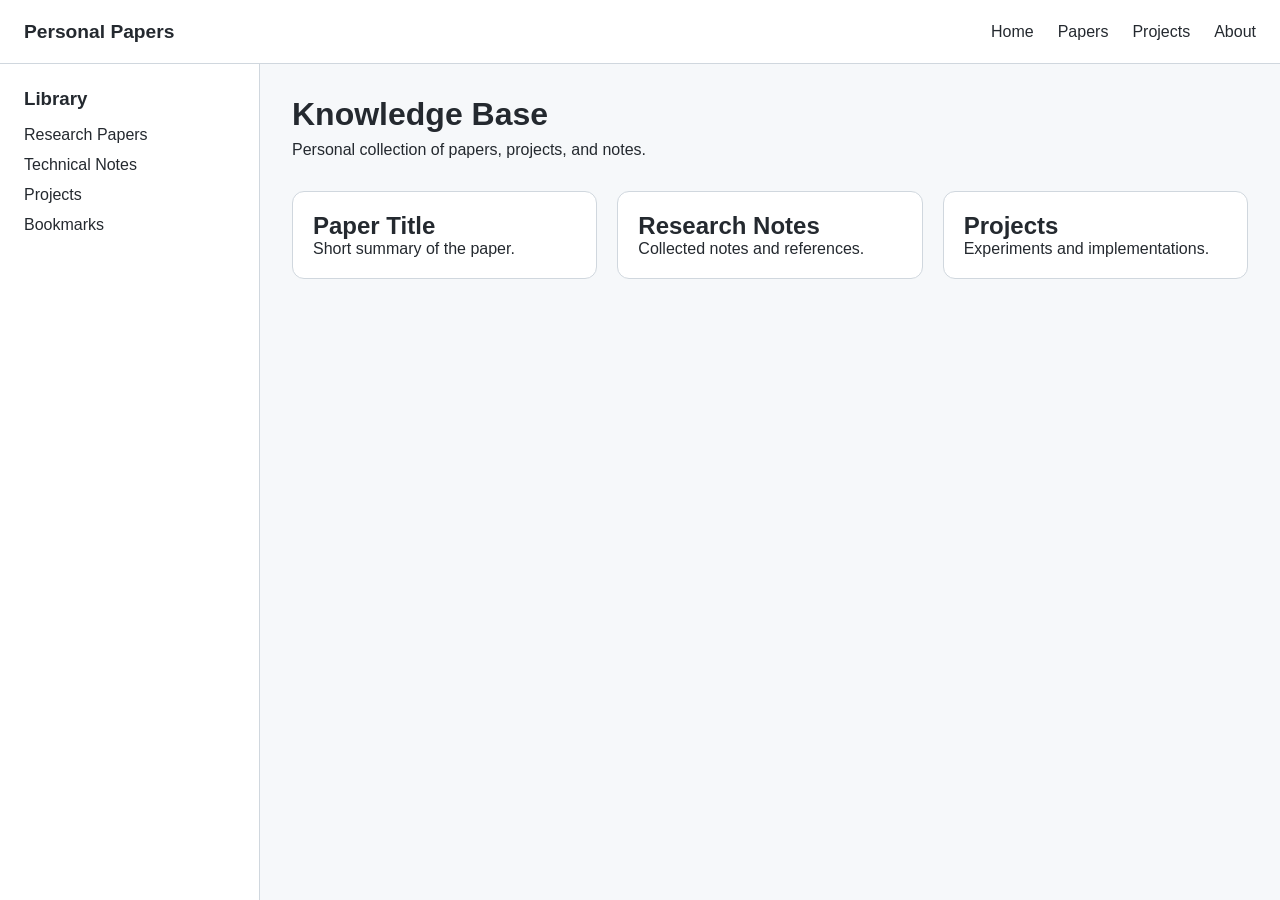
==== index.html @ f8e6ff2c "Initial website" ====
<!DOCTYPE html>
<html lang="en">
<head>
    <meta charset="UTF-8">
    <meta name="viewport" content="width=device-width, initial-scale=1.0">
    <title>Personal Papers</title>
    <link rel="stylesheet" href="styles.css">
</head>
<body>

<header>
    <div class="logo">Personal Papers</div>

    <nav>
        <a href="#">Home</a>
        <a href="#">Papers</a>
        <a href="#">Projects</a>
        <a href="#">About</a>
    </nav>
</header>

<div class="layout">

    <aside class="sidebar">
        <h3>Library</h3>

        <ul>
            <li><a href="#">Research Papers</a></li>
            <li><a href="#">Technical Notes</a></li>
            <li><a href="#">Projects</a></li>
            <li><a href="#">Bookmarks</a></li>
        </ul>
    </aside>

    <main class="content">

        <section class="hero">
            <h1>Knowledge Base</h1>
            <p>Personal collection of papers, projects, and notes.</p>
        </section>

        <section class="cards">

            <article class="card">
                <h2>Paper Title</h2>
                <p>Short summary of the paper.</p>
            </article>

            <article class="card">
                <h2>Research Notes</h2>
                <p>Collected notes and references.</p>
            </article>

            <article class="card">
                <h2>Projects</h2>
                <p>Experiments and implementations.</p>
            </article>

        </section>

    </main>

</div>

</body>
</html>
---- styles.css ----
:root {
    --bg: #f6f8fa;
    --surface: #ffffff;
    --border: #d0d7de;
    --accent: #0969da;
    --text: #24292f;
}

* {
    margin: 0;
    padding: 0;
    box-sizing: border-box;
}

body {
    font-family: Inter, Arial, sans-serif;
    background: var(--bg);
    color: var(--text);
}

/* Header */

header {
    height: 64px;
    background: white;
    border-bottom: 1px solid var(--border);

    display: flex;
    justify-content: space-between;
    align-items: center;

    padding: 0 24px;
}

.logo {
    font-size: 1.2rem;
    font-weight: 700;
}

header nav {
    display: flex;
    gap: 24px;
}

header nav a {
    text-decoration: none;
    color: var(--text);
}

/* Layout */

.layout {
    display: grid;
    grid-template-columns: 260px 1fr;
    min-height: calc(100vh - 64px);
}

/* Sidebar */

.sidebar {
    background: white;
    border-right: 1px solid var(--border);
    padding: 24px;
}

.sidebar h3 {
    margin-bottom: 16px;
}

.sidebar ul {
    list-style: none;
}

.sidebar li {
    margin-bottom: 12px;
}

.sidebar a {
    color: var(--text);
    text-decoration: none;
}

/* Content */

.content {
    padding: 32px;
}

.hero {
    margin-bottom: 32px;
}

.hero h1 {
    font-size: 2rem;
    margin-bottom: 8px;
}

/* Cards */

.cards {
    display: grid;
    grid-template-columns: repeat(auto-fill, minmax(300px,1fr));
    gap: 20px;
}

.card {
    background: var(--surface);
    border: 1px solid var(--border);
    border-radius: 12px;
    padding: 20px;
    transition: 0.2s ease;
}

.card:hover {
    transform: translateY(-3px);
    box-shadow: 0 10px 20px rgba(0,0,0,.06);
}
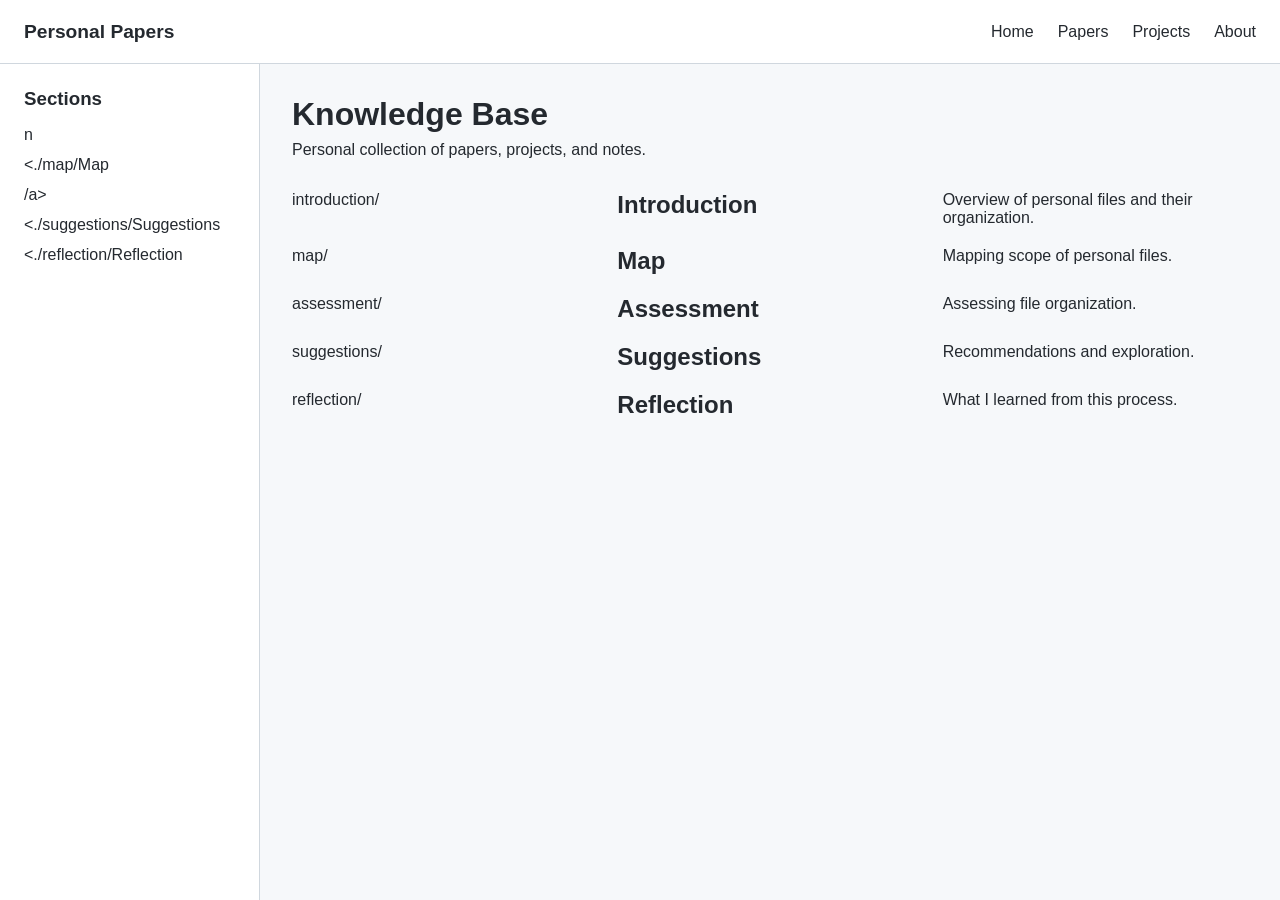
==== commit e12eff83: "adding pages" ====
--- a/index.html
+++ b/index.html
@@ -22,13 +22,14 @@
 <div class="layout">
 
     <aside class="sidebar">
-        <h3>Library</h3>
+        <h3>Sections</h3>
 
         <ul>
-            <li><a href="#">Research Papers</a></li>
-            <li><a href="#">Technical Notes</a></li>
-            <li><a href="#">Projects</a></li>
-            <li><a href="#">Bookmarks</a></li>
+            <li><a href="../introduction/">n</a></li>
+            <li><./map/Map</a></li>
+            <li><a href="../assessment/">/a></li>
+            <li><./suggestions/Suggestions</a></li>
+            <li><./reflection/Reflection</a></li>
         </ul>
     </aside>
 
@@ -39,24 +40,36 @@
             <p>Personal collection of papers, projects, and notes.</p>
         </section>
 
-        <section class="cards">
+    <section class="cards">
 
-            <article class="card">
-                <h2>Paper Title</h2>
-                <p>Short summary of the paper.</p>
-            </article>
+        introduction/
+            <h2>Introduction</h2>
+            <p>Overview of personal files and their organization.</p>
+        </a>
 
-            <article class="card">
-                <h2>Research Notes</h2>
-                <p>Collected notes and references.</p>
-            </article>
+        map/
+            <h2>Map</h2>
+            <p>Mapping scope of personal files.</p>
+        </a>
 
-            <article class="card">
-                <h2>Projects</h2>
-                <p>Experiments and implementations.</p>
-            </article>
+        assessment/
+            <h2>Assessment</h2>
+            <p>Assessing file organization.</p>
+        </a>
 
-        </section>
+        suggestions/
+            <h2>Suggestions</h2>
+            <p>Recommendations and exploration.</p>
+        </a>
+
+        reflection/
+            <h2>Reflection</h2>
+            <p>What I learned from this process.</p>
+        </a>
+
+    </section>
+
+
 
     </main>
 
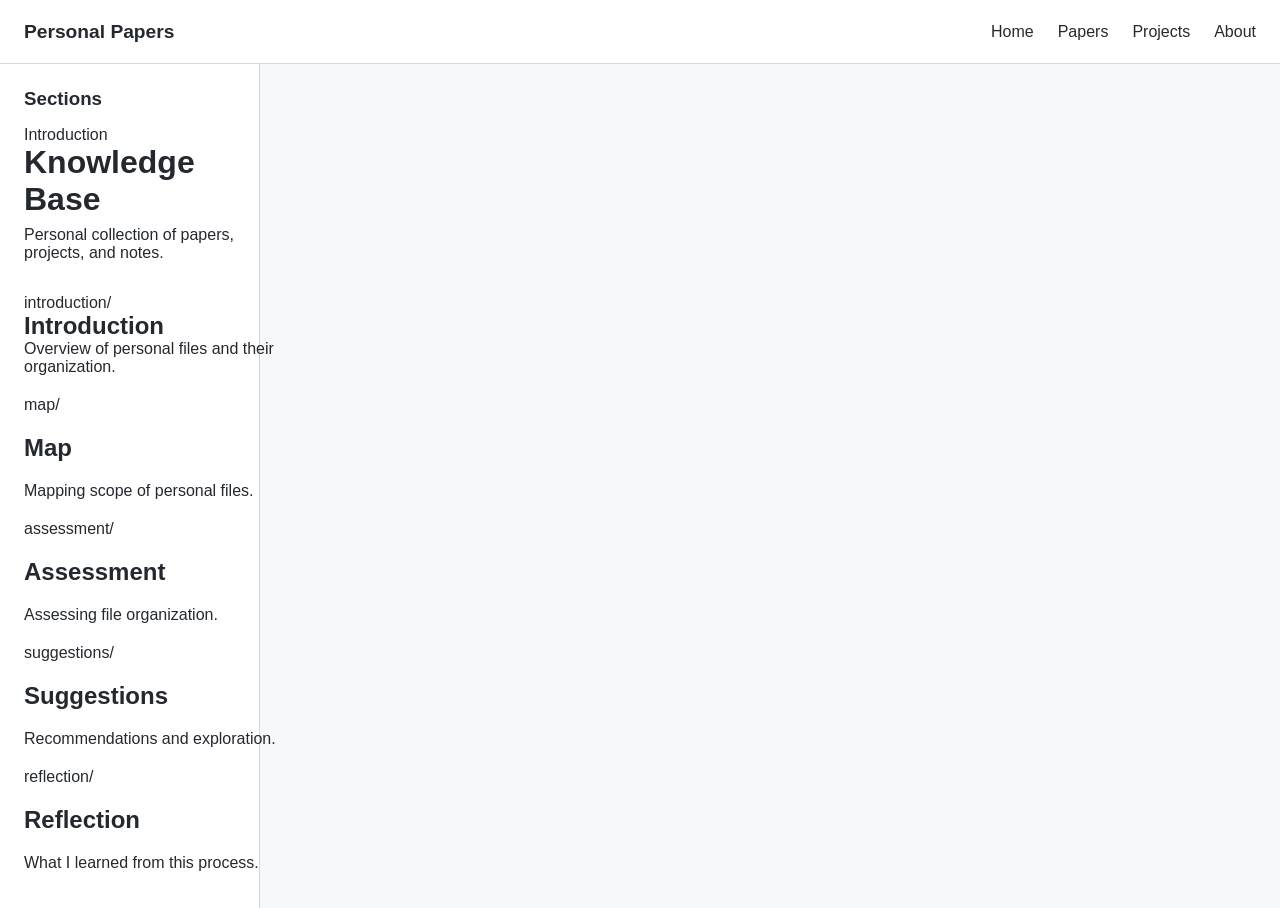
==== commit 787d4269: "fix html" ====
--- a/index.html
+++ b/index.html
@@ -24,13 +24,12 @@
     <aside class="sidebar">
         <h3>Sections</h3>
 
-        <ul>
-            <li><a href="../introduction/">n</a></li>
-            <li><./map/Map</a></li>
-            <li><a href="../assessment/">/a></li>
-            <li><./suggestions/Suggestions</a></li>
-            <li><./reflection/Reflection</a></li>
-        </ul>
+    <ul>
+        <li><a href="introduction/">Introduction</ <li><a href="a></li>
+        <li><ssessment/Assessment</a></li>
+        <li>suggestions/Suggestions</a></li>
+        <li><eflection/Reflection</a></li>
+    </ul>
     </aside>
 
     <main class="content">
@@ -40,34 +39,34 @@
             <p>Personal collection of papers, projects, and notes.</p>
         </section>
 
-    <section class="cards">
+ <section class="cards">
 
-        introduction/
-            <h2>Introduction</h2>
-            <p>Overview of personal files and their organization.</p>
-        </a>
+    introduction/
+        <h2>Introduction</h2>
+        <p>Overview of personal files and their organization.</p>
+    </a>
 
-        map/
-            <h2>Map</h2>
-            <p>Mapping scope of personal files.</p>
-        </a>
+    map/
+        <h2>Map</h2>
+        <p>Mapping scope of personal files.</p>
+    </a>
 
-        assessment/
-            <h2>Assessment</h2>
-            <p>Assessing file organization.</p>
-        </a>
+    assessment/
+        <h2>Assessment</h2>
+        <p>Assessing file organization.</p>
+    </a>
 
-        suggestions/
-            <h2>Suggestions</h2>
-            <p>Recommendations and exploration.</p>
-        </a>
+    suggestions/
+        <h2>Suggestions</h2>
+        <p>Recommendations and exploration.</p>
+    </a>
 
-        reflection/
-            <h2>Reflection</h2>
-            <p>What I learned from this process.</p>
-        </a>
+    reflection/
+        <h2>Reflection</h2>
+        <p>What I learned from this process.</p>
+    </a>
 
-    </section>
+</section>
 
 
 
--- a/styles.css
+++ b/styles.css
@@ -104,14 +104,19 @@
 }
 
 .card {
+    display: block;
     background: var(--surface);
     border: 1px solid var(--border);
     border-radius: 12px;
     padding: 20px;
     transition: 0.2s ease;
+
+    text-decoration: none;
+    color: inherit;
 }
 
 .card:hover {
     transform: translateY(-3px);
     box-shadow: 0 10px 20px rgba(0,0,0,.06);
+    border-color: #2563eb;
 }
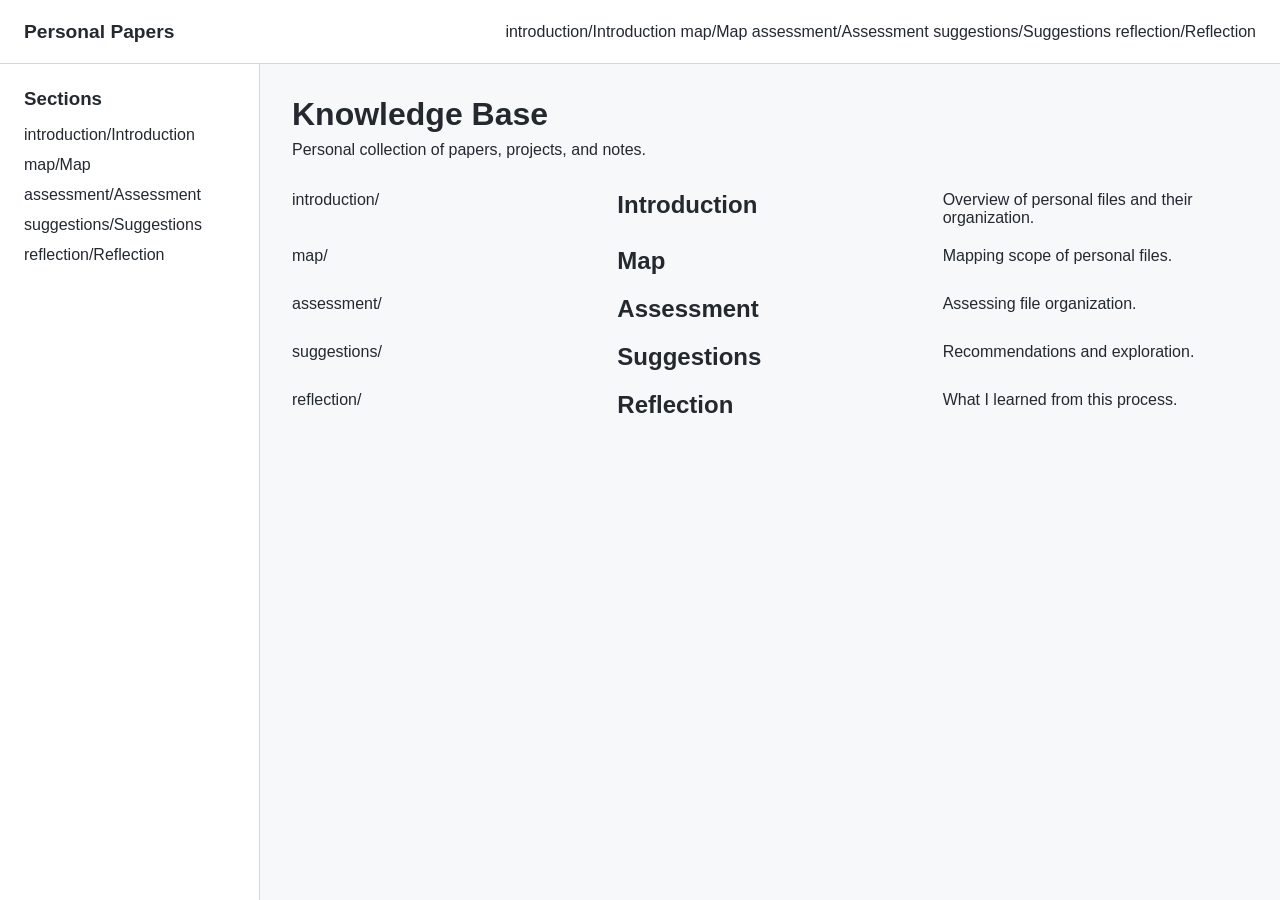
==== commit 29aedff0: "fix sidebar" ====
--- a/index.html
+++ b/index.html
@@ -11,12 +11,14 @@
 <header>
     <div class="logo">Personal Papers</div>
 
-    <nav>
-        <a href="#">Home</a>
-        <a href="#">Papers</a>
-        <a href="#">Projects</a>
-        <a href="#">About</a>
-    </nav>
+<nav>
+    introduction/Introduction</a>
+    map/Map</a>
+    assessment/Assessment</a>
+    suggestions/Suggestions</a>
+    reflection/Reflection</a>
+</nav>
+
 </header>
 
 <div class="layout">
@@ -24,12 +26,13 @@
     <aside class="sidebar">
         <h3>Sections</h3>
 
-    <ul>
-        <li><a href="introduction/">Introduction</ <li><a href="a></li>
-        <li><ssessment/Assessment</a></li>
-        <li>suggestions/Suggestions</a></li>
-        <li><eflection/Reflection</a></li>
-    </ul>
+        <ul>
+            <li>introduction/Introduction</a></li>
+            <li>map/Map</a></li>
+            <li>assessment/Assessment</a></li>
+            <li>suggestions/Suggestions</a></li>
+            <li>reflection/Reflection</a></li>
+        </ul>
     </aside>
 
     <main class="content">
@@ -39,40 +42,39 @@
             <p>Personal collection of papers, projects, and notes.</p>
         </section>
 
- <section class="cards">
+        <section class="cards">
 
-    introduction/
-        <h2>Introduction</h2>
-        <p>Overview of personal files and their organization.</p>
-    </a>
+            introduction/
+                <h2>Introduction</h2>
+                <p>Overview of personal files and their organization.</p>
+            </a>
 
-    map/
-        <h2>Map</h2>
-        <p>Mapping scope of personal files.</p>
-    </a>
+            map/
+                <h2>Map</h2>
+                <p>Mapping scope of personal files.</p>
+            </a>
 
-    assessment/
-        <h2>Assessment</h2>
-        <p>Assessing file organization.</p>
-    </a>
+            assessment/
+                <h2>Assessment</h2>
+                <p>Assessing file organization.</p>
+            </a>
 
-    suggestions/
-        <h2>Suggestions</h2>
-        <p>Recommendations and exploration.</p>
-    </a>
+            suggestions/
+                <h2>Suggestions</h2>
+                <p>Recommendations and exploration.</p>
+            </a>
 
-    reflection/
-        <h2>Reflection</h2>
-        <p>What I learned from this process.</p>
-    </a>
+            reflection/
+                <h2>Reflection</h2>
+                <p>What I learned from this process.</p>
+            </a>
 
-</section>
-
-
+        </section>
 
     </main>
 
 </div>
 
+
 </body>
 </html>
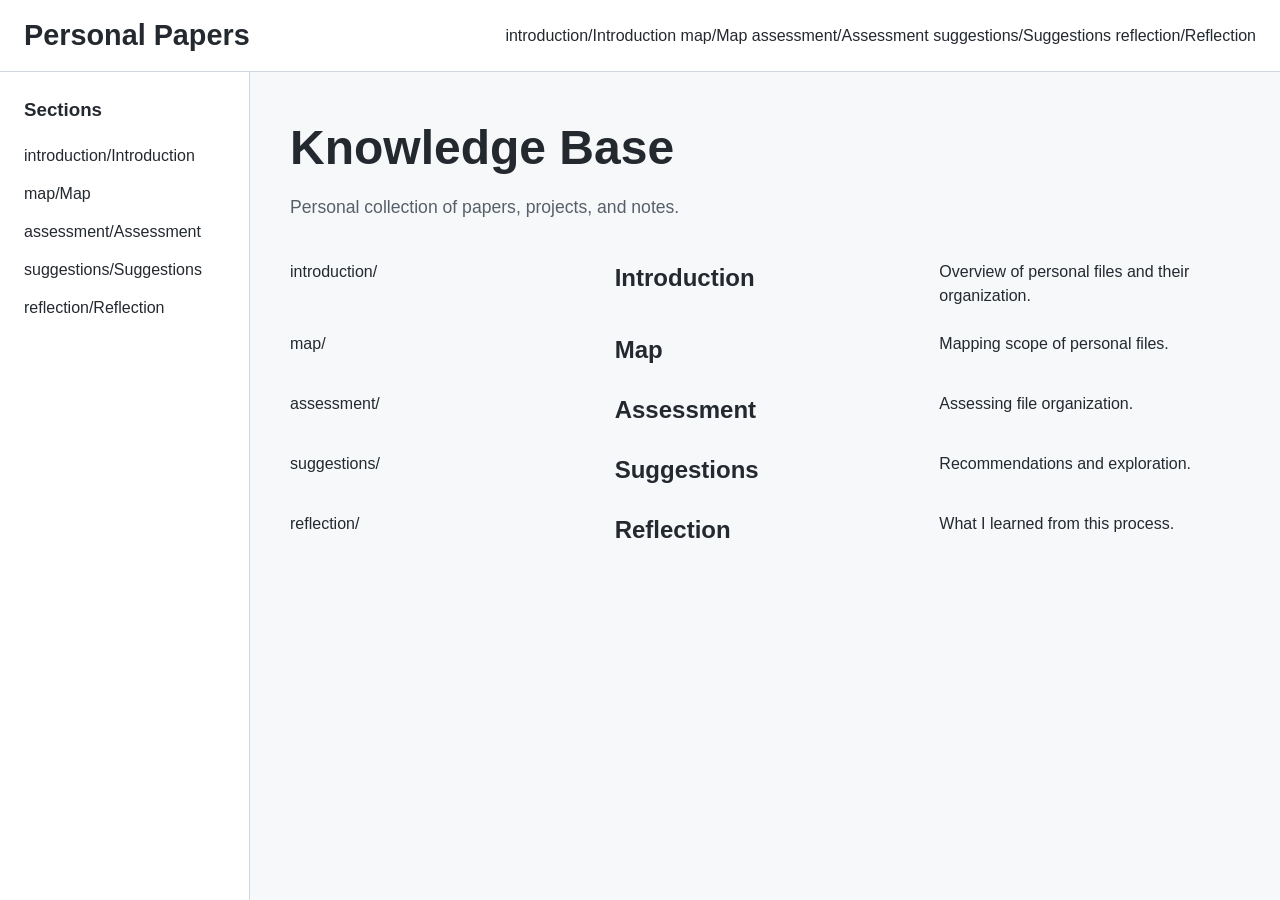
==== commit ed24a390: "cards" ====
--- a/index.html
+++ b/index.html
@@ -11,14 +11,13 @@
 <header>
     <div class="logo">Personal Papers</div>
 
-<nav>
-    introduction/Introduction</a>
-    map/Map</a>
-    assessment/Assessment</a>
-    suggestions/Suggestions</a>
-    reflection/Reflection</a>
-</nav>
-
+    <nav>
+        introduction/Introduction</a>
+        map/Map</a>
+        assessment/Assessment</a>
+        suggestions/Suggestions</a>
+        reflection/Reflection</a>
+    </nav>
 </header>
 
 <div class="layout">
@@ -39,34 +38,46 @@
 
         <section class="hero">
             <h1>Knowledge Base</h1>
-            <p>Personal collection of papers, projects, and notes.</p>
+            <p>
+                Personal collection of papers, projects, and notes.
+            </p>
         </section>
 
         <section class="cards">
 
             introduction/
                 <h2>Introduction</h2>
-                <p>Overview of personal files and their organization.</p>
+                <p>
+                    Overview of personal files and their organization.
+                </p>
             </a>
 
             map/
                 <h2>Map</h2>
-                <p>Mapping scope of personal files.</p>
+                <p>
+                    Mapping scope of personal files.
+                </p>
             </a>
 
             assessment/
                 <h2>Assessment</h2>
-                <p>Assessing file organization.</p>
+                <p>
+                    Assessing file organization.
+                </p>
             </a>
 
             suggestions/
                 <h2>Suggestions</h2>
-                <p>Recommendations and exploration.</p>
+                <p>
+                    Recommendations and exploration.
+                </p>
             </a>
 
             reflection/
                 <h2>Reflection</h2>
-                <p>What I learned from this process.</p>
+                <p>
+                    What I learned from this process.
+                </p>
             </a>
 
         </section>
@@ -75,6 +86,5 @@
 
 </div>
 
-
 </body>
 </html>
--- a/styles.css
+++ b/styles.css
@@ -2,8 +2,9 @@
     --bg: #f6f8fa;
     --surface: #ffffff;
     --border: #d0d7de;
-    --accent: #0969da;
+    --accent: #2563eb;
     --text: #24292f;
+    --muted: #57606a;
 }
 
 * {
@@ -16,24 +17,25 @@
     font-family: Inter, Arial, sans-serif;
     background: var(--bg);
     color: var(--text);
+    line-height: 1.5;
 }
 
 /* Header */
 
 header {
-    height: 64px;
+    height: 72px;
     background: white;
     border-bottom: 1px solid var(--border);
 
     display: flex;
+    align-items: center;
     justify-content: space-between;
-    align-items: center;
 
     padding: 0 24px;
 }
 
 .logo {
-    font-size: 1.2rem;
+    font-size: 1.8rem;
     font-weight: 700;
 }
 
@@ -43,16 +45,21 @@
 }
 
 header nav a {
+    color: var(--text);
     text-decoration: none;
-    color: var(--text);
+    font-weight: 500;
+}
+
+header nav a:hover {
+    color: var(--accent);
 }
 
 /* Layout */
 
 .layout {
     display: grid;
-    grid-template-columns: 260px 1fr;
-    min-height: calc(100vh - 64px);
+    grid-template-columns: 250px 1fr;
+    min-height: calc(100vh - 72px);
 }
 
 /* Sidebar */
@@ -64,7 +71,7 @@
 }
 
 .sidebar h3 {
-    margin-bottom: 16px;
+    margin-bottom: 20px;
 }
 
 .sidebar ul {
@@ -72,51 +79,111 @@
 }
 
 .sidebar li {
-    margin-bottom: 12px;
+    margin-bottom: 14px;
 }
 
 .sidebar a {
+    text-decoration: none;
     color: var(--text);
-    text-decoration: none;
 }
 
-/* Content */
+.sidebar a:hover {
+    color: var(--accent);
+}
+
+/* Main Content */
 
 .content {
-    padding: 32px;
+    padding: 40px;
 }
 
 .hero {
-    margin-bottom: 32px;
+    margin-bottom: 40px;
 }
 
 .hero h1 {
-    font-size: 2rem;
-    margin-bottom: 8px;
+    font-size: 3rem;
+    margin-bottom: 10px;
+}
+
+.hero p {
+    color: var(--muted);
+    font-size: 1.1rem;
 }
 
 /* Cards */
 
 .cards {
     display: grid;
-    grid-template-columns: repeat(auto-fill, minmax(300px,1fr));
-    gap: 20px;
+    grid-template-columns: repeat(auto-fit, minmax(280px, 1fr));
+    gap: 24px;
 }
 
 .card {
     display: block;
+
     background: var(--surface);
+    color: inherit;
+    text-decoration: none;
+
     border: 1px solid var(--border);
-    border-radius: 12px;
-    padding: 20px;
-    transition: 0.2s ease;
+    border-radius: 14px;
 
-    text-decoration: none;
-    color: inherit;
+    padding: 24px;
+
+    transition:
+        transform 0.2s ease,
+        box-shadow 0.2s ease,
+        border-color 0.2s ease;
+}
+
+.card h2 {
+    margin-bottom: 10px;
+}
+
+.card p {
+    color: var(--muted);
 }
 
 .card:hover {
-    transform: translateY(-3px);
-    box-shadow: 0 10px 20px rgba(0,0,0,.06);
-    border-color: #2563eb;
+    transform: translateY(-4px);
+
+    border-color: var(--accent);
+
+    box-shadow:
+        0 6px 20px rgba(0, 0, 0, 0.08);
+}
+
+/* Responsive */
+
+@media (max-width: 768px) {
+
+    .layout {
+        grid-template-columns: 1fr;
+    }
+
+    .sidebar {
+        border-right: none;
+        border-bottom: 1px solid var(--border);
+    }
+
+    header {
+        flex-direction: column;
+        height: auto;
+        padding: 16px;
+        gap: 12px;
+    }
+
+    header nav {
+        flex-wrap: wrap;
+        justify-content: center;
+    }
+
+    .content {
+        padding: 24px;
+    }
+
+    .hero h1 {
+        font-size: 2rem;
+    }
 }
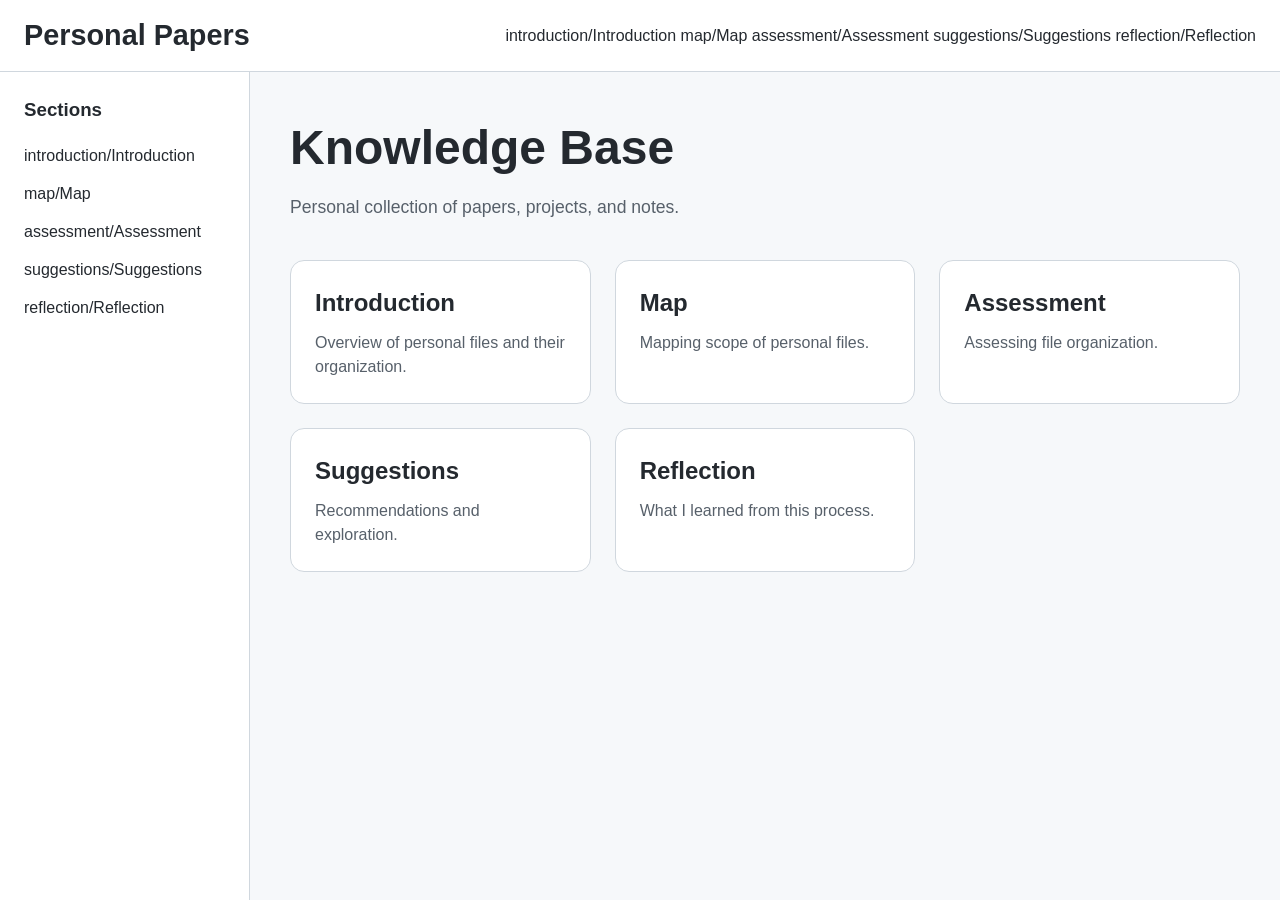
==== commit 58f82461: "fixing EVERYTHINGGG" ====
--- a/index.html
+++ b/index.html
@@ -43,44 +43,34 @@
             </p>
         </section>
 
-        <section class="cards">
+        
+<section class="cards">
+    <a href="#introduction" class="card">
+        <h2>Introduction</h2>
+        <p>Overview of personal files and their organization.</p>
+    </a>
 
-            introduction/
-                <h2>Introduction</h2>
-                <p>
-                    Overview of personal files and their organization.
-                </p>
-            </a>
+    <a href="#map" class="card">
+        <h2>Map</h2>
+        <p>Mapping scope of personal files.</p>
+    </a>
 
-            map/
-                <h2>Map</h2>
-                <p>
-                    Mapping scope of personal files.
-                </p>
-            </a>
+    <a href="#assessment" class="card">
+        <h2>Assessment</h2>
+        <p>Assessing file organization.</p>
+    </a>
 
-            assessment/
-                <h2>Assessment</h2>
-                <p>
-                    Assessing file organization.
-                </p>
-            </a>
+    <a href="#suggestions" class="card">
+        <h2>Suggestions</h2>
+        <p>Recommendations and exploration.</p>
+    </a>
 
-            suggestions/
-                <h2>Suggestions</h2>
-                <p>
-                    Recommendations and exploration.
-                </p>
-            </a>
-
-            reflection/
-                <h2>Reflection</h2>
-                <p>
-                    What I learned from this process.
-                </p>
-            </a>
-
-        </section>
+    <a href="#reflection" class="card">
+        <h2>Reflection</h2>
+        <p>What I learned from this process.</p>
+    </a>
+</section>
+            
 
     </main>
 
--- a/styles.css
+++ b/styles.css
@@ -186,4 +186,91 @@
     .hero h1 {
         font-size: 2rem;
     }
+
+    /* General links and keyboard accessibility */
+
+a:focus-visible {
+    outline: 3px solid var(--accent);
+    outline-offset: 4px;
+    border-radius: 4px;
+}
+
+/* Sidebar improvements */
+
+.sidebar a {
+    display: block;
+    padding: 10px 12px;
+    border-radius: 8px;
+    transition: background 0.2s ease, color 0.2s ease;
+}
+
+.sidebar a:hover {
+    color: var(--accent);
+    background: #eff6ff;
+}
+
+/* Highlight the current page */
+.sidebar a.active {
+    color: var(--accent);
+    background: #eff6ff;
+    font-weight: 600;
+}
+
+/* Main content improvements */
+
+.content {
+    min-width: 0;
+    max-width: 1200px;
+    width: 100%;
+}
+
+.content h1 {
+    font-size: 2.4rem;
+    line-height: 1.2;
+    margin-bottom: 16px;
+}
+
+.content h2 {
+    font-size: 1.5rem;
+    margin-top: 32px;
+    margin-bottom: 12px;
+}
+
+.content p {
+    color: var(--muted);
+    margin-bottom: 16px;
+    max-width: 75ch;
+}
+
+/* Card improvements */
+
+.card:focus-visible {
+    outline: 3px solid var(--accent);
+    outline-offset: 4px;
+}
+
+.card:hover h2 {
+    color: var(--accent);
+}
+
+/* Mobile improvements */
+
+@media (max-width: 768px) {
+    .content {
+        padding: 24px 20px;
+    }
+
+    .content h1 {
+        font-size: 2rem;
+    }
+
+    .cards {
+        grid-template-columns: 1fr;
+        gap: 16px;
+    }
+
+    .logo {
+        font-size: 1.5rem;
+    }
+}
 }
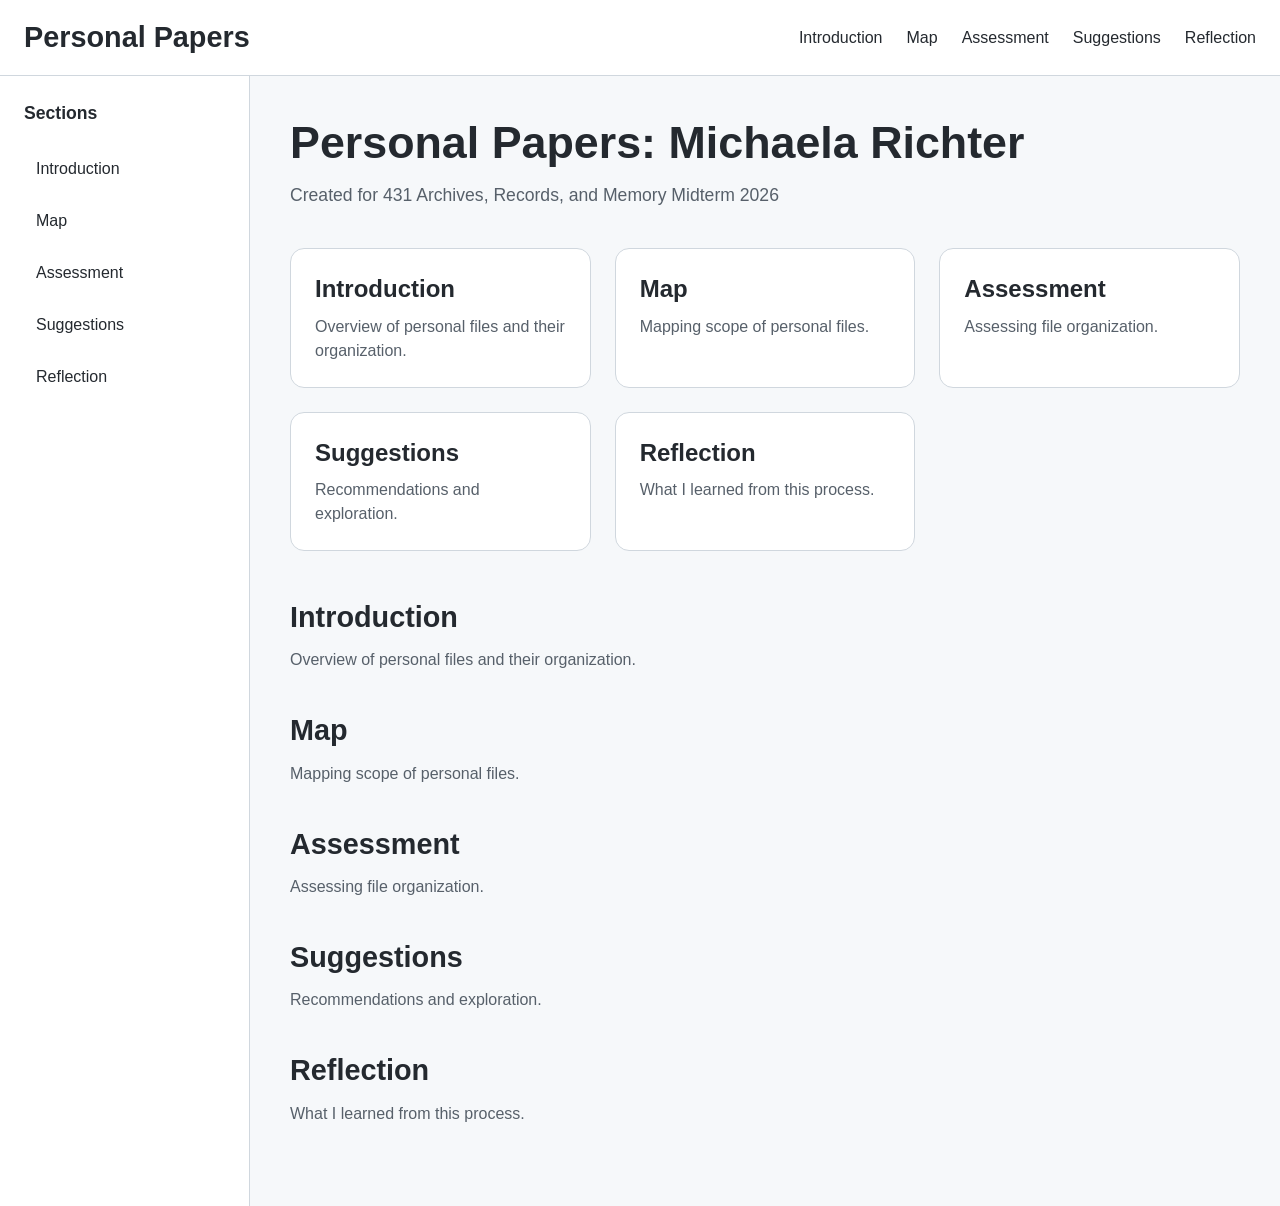
==== commit b2e7cd85: "header/sidebar" ====
--- a/index.html
+++ b/index.html
@@ -12,12 +12,13 @@
     <div class="logo">Personal Papers</div>
 
     <nav>
-        introduction/Introduction</a>
-        map/Map</a>
-        assessment/Assessment</a>
-        suggestions/Suggestions</a>
-        reflection/Reflection</a>
+        <a href="#introduction">Introduction</a>
+        <a href="#map">Map</a>
+        <a href="#assessment">Assessment</a>
+        <a href="#suggestions">Suggestions</a>
+        <a href="#reflection">Reflection</a>
     </nav>
+
 </header>
 
 <div class="layout">
@@ -26,20 +27,21 @@
         <h3>Sections</h3>
 
         <ul>
-            <li>introduction/Introduction</a></li>
-            <li>map/Map</a></li>
-            <li>assessment/Assessment</a></li>
-            <li>suggestions/Suggestions</a></li>
-            <li>reflection/Reflection</a></li>
+            <li><a href="#introduction">Introduction</a></li>
+            <li><a href="#map">Map</a></li>
+            <li><a href="#assessment">Assessment</a></li>
+            <li><a href="#suggestions">Suggestions</a></li>
+            <li><a href="#reflection">Reflection</a></li>
         </ul>
+
     </aside>
 
     <main class="content">
 
         <section class="hero">
-            <h1>Knowledge Base</h1>
+            <h1>Personal Papers: Michaela Richter</h1>
             <p>
-                Personal collection of papers, projects, and notes.
+                Created for 431 Archives, Records, and Memory Midterm 2026
             </p>
         </section>
 
@@ -69,11 +71,40 @@
         <h2>Reflection</h2>
         <p>What I learned from this process.</p>
     </a>
+</section>  <!-- closes the cards section -->
+
+<!-- Introduction Section -->
+<section id="introduction">
+    <h2>Introduction</h2>
+    <p>Overview of personal files and their organization.</p>
 </section>
+
+<!-- Map Section -->
+<section id="map">
+    <h2>Map</h2>
+    <p>Mapping scope of personal files.</p>
+</section>
+
+<!-- Assessment Section -->
+<section id="assessment">
+    <h2>Assessment</h2>
+    <p>Assessing file organization.</p>
+</section>
+
+<!-- Suggestions Section -->
+<section id="suggestions">
+    <h2>Suggestions</h2>
+    <p>Recommendations and exploration.</p>
+</section>
+
+<!-- Reflection Section -->
+<section id="reflection">
+    <h2>Reflection</h2>
+    <p>What I learned from this process.</p>
+</section>
+
+</main>
             
-
-    </main>
-
 </div>
 
 </body>
--- a/styles.css
+++ b/styles.css
@@ -1,3 +1,9 @@
+/* =========================================
+   1. ROOT VARIABLES
+   Defines the main colors used throughout
+   the website.
+========================================= */
+
 :root {
     --bg: #f6f8fa;
     --surface: #ffffff;
@@ -7,11 +13,25 @@
     --muted: #57606a;
 }
 
+
+/* =========================================
+   2. GLOBAL RESET
+   Removes default browser spacing and makes
+   element sizing easier to manage.
+========================================= */
+
 * {
     margin: 0;
     padding: 0;
     box-sizing: border-box;
 }
+
+
+/* =========================================
+   3. BODY AND GENERAL PAGE STYLING
+   Sets the default font, background color,
+   text color, and line spacing.
+========================================= */
 
 body {
     font-family: Inter, Arial, sans-serif;
@@ -20,107 +40,228 @@
     line-height: 1.5;
 }
 
-/* Header */
+
+/* =========================================
+   4. HEADER
+   Creates the horizontal white header at
+   the top of the page.
+========================================= */
 
 header {
-    height: 72px;
-    background: white;
+    min-height: 72px;
+    background: var(--surface);
     border-bottom: 1px solid var(--border);
 
     display: flex;
     align-items: center;
     justify-content: space-between;
-
-    padding: 0 24px;
-}
+    gap: 20px;
+
+    padding: 16px 24px;
+}
+
+
+/* =========================================
+   5. WEBSITE LOGO
+   Styles the "Personal Papers" title in
+   the header.
+========================================= */
 
 .logo {
     font-size: 1.8rem;
     font-weight: 700;
-}
+    flex-shrink: 0;
+}
+
+
+/* =========================================
+   6. HEADER NAVIGATION
+   Arranges the navigation links in a row
+   with consistent spacing.
+========================================= */
 
 header nav {
     display: flex;
-    gap: 24px;
-}
+    align-items: center;
+    justify-content: flex-end;
+    flex-wrap: wrap;
+    gap: 12px 24px;
+}
+
+
+/* Styles individual header navigation links */
 
 header nav a {
     color: var(--text);
     text-decoration: none;
     font-weight: 500;
-}
+    transition: color 0.2s ease;
+}
+
+
+/* Changes the link color when hovered */
 
 header nav a:hover {
     color: var(--accent);
 }
 
-/* Layout */
+
+/* =========================================
+   7. MAIN PAGE LAYOUT
+   Creates a two-column layout with the
+   sidebar on the left and content on the right.
+========================================= */
 
 .layout {
     display: grid;
-    grid-template-columns: 250px 1fr;
+    grid-template-columns: 250px minmax(0, 1fr);
     min-height: calc(100vh - 72px);
 }
 
-/* Sidebar */
+
+/* =========================================
+   8. SIDEBAR
+   Styles the left-hand navigation panel.
+========================================= */
 
 .sidebar {
-    background: white;
+    background: var(--surface);
     border-right: 1px solid var(--border);
     padding: 24px;
-}
+
+    min-width: 0;
+}
+
+
+/* Sidebar heading, such as "Sections" */
 
 .sidebar h3 {
     margin-bottom: 20px;
-}
+    font-size: 1.1rem;
+}
+
+
+/* Removes the default bullets from the list */
 
 .sidebar ul {
     list-style: none;
 }
 
+
+/* Adds spacing between sidebar list items */
+
 .sidebar li {
-    margin-bottom: 14px;
-}
+    margin-bottom: 8px;
+}
+
+
+/* Styles the sidebar navigation links */
 
 .sidebar a {
+    display: block;
+    padding: 10px 12px;
+
+    color: var(--text);
     text-decoration: none;
-    color: var(--text);
-}
+
+    border-radius: 8px;
+
+    transition:
+        background 0.2s ease,
+        color 0.2s ease;
+}
+
+
+/* Highlights a sidebar link when hovered */
 
 .sidebar a:hover {
     color: var(--accent);
-}
-
-/* Main Content */
+    background: #eff6ff;
+}
+
+
+/* Highlights the active sidebar link.
+   Add class="active" to the relevant link
+   in your HTML when needed. */
+
+.sidebar a.active {
+    color: var(--accent);
+    background: #eff6ff;
+    font-weight: 600;
+}
+
+
+/* =========================================
+   9. MAIN CONTENT AREA
+   Controls the spacing and width of the
+   primary page content.
+========================================= */
 
 .content {
+    width: 100%;
+    min-width: 0;
+    max-width: 1440px;
     padding: 40px;
 }
+
+
+/* =========================================
+   10. HERO SECTION
+   Styles the introductory heading and
+   description at the top of the content.
+========================================= */
 
 .hero {
     margin-bottom: 40px;
 }
 
+
+/* Main page title */
+
 .hero h1 {
-    font-size: 3rem;
-    margin-bottom: 10px;
-}
+    font-size: 2.8rem;
+    line-height: 1.2;
+    margin-bottom: 12px;
+}
+
+
+/* Introductory description below the title */
 
 .hero p {
     color: var(--muted);
     font-size: 1.1rem;
-}
-
-/* Cards */
+    max-width: 75ch;
+}
+
+
+/* =========================================
+   11. CONTENT CARDS GRID
+   Automatically arranges cards into columns
+   based on the available screen width.
+========================================= */
 
 .cards {
     display: grid;
-    grid-template-columns: repeat(auto-fit, minmax(280px, 1fr));
+    grid-template-columns: repeat(
+        auto-fit,
+        minmax(min(100%, 280px), 1fr)
+    );
+
     gap: 24px;
-}
+    margin-bottom: 48px;
+}
+
+
+/* =========================================
+   12. INDIVIDUAL CONTENT CARDS
+   Defines the appearance of each clickable
+   Introduction, Map, Assessment, Suggestions,
+   and Reflection card.
+========================================= */
 
 .card {
     display: block;
+    min-width: 0;
 
     background: var(--surface);
     color: inherit;
@@ -137,57 +278,77 @@
         border-color 0.2s ease;
 }
 
+
+/* Card heading */
+
 .card h2 {
+    font-size: 1.5rem;
+    line-height: 1.3;
     margin-bottom: 10px;
-}
+
+    transition: color 0.2s ease;
+}
+
+
+/* Card description */
 
 .card p {
     color: var(--muted);
 }
 
+
+/* Card hover effect */
+
 .card:hover {
     transform: translateY(-4px);
-
     border-color: var(--accent);
 
-    box-shadow:
-        0 6px 20px rgba(0, 0, 0, 0.08);
-}
-
-/* Responsive */
-
-@media (max-width: 768px) {
-
-    .layout {
-        grid-template-columns: 1fr;
-    }
-
-    .sidebar {
-        border-right: none;
-        border-bottom: 1px solid var(--border);
-    }
-
-    header {
-        flex-direction: column;
-        height: auto;
-        padding: 16px;
-        gap: 12px;
-    }
-
-    header nav {
-        flex-wrap: wrap;
-        justify-content: center;
-    }
-
-    .content {
-        padding: 24px;
-    }
-
-    .hero h1 {
-        font-size: 2rem;
-    }
-
-    /* General links and keyboard accessibility */
+    box-shadow: 0 6px 20px rgba(0, 0, 0, 0.08);
+}
+
+
+/* Highlights the card heading on hover */
+
+.card:hover h2 {
+    color: var(--accent);
+}
+
+
+/* =========================================
+   13. CONTENT SECTIONS
+   Styles the sections below the cards that
+   contain the actual page information.
+========================================= */
+
+.content > section[id] {
+    scroll-margin-top: 24px;
+    margin-bottom: 40px;
+}
+
+
+/* Headings within the content sections */
+
+.content > section[id] h2 {
+    font-size: 1.8rem;
+    line-height: 1.3;
+    margin-bottom: 12px;
+}
+
+
+/* Paragraphs within the content sections */
+
+.content > section[id] p {
+    color: var(--muted);
+    margin-bottom: 16px;
+    max-width: 75ch;
+}
+
+
+/* =========================================
+   14. KEYBOARD ACCESSIBILITY
+   Displays a visible outline when links or
+   cards are focused using the keyboard.
+========================================= */
 
 a:focus-visible {
     outline: 3px solid var(--accent);
@@ -195,82 +356,161 @@
     border-radius: 4px;
 }
 
-/* Sidebar improvements */
-
-.sidebar a {
-    display: block;
-    padding: 10px 12px;
-    border-radius: 8px;
-    transition: background 0.2s ease, color 0.2s ease;
-}
-
-.sidebar a:hover {
-    color: var(--accent);
-    background: #eff6ff;
-}
-
-/* Highlight the current page */
-.sidebar a.active {
-    color: var(--accent);
-    background: #eff6ff;
-    font-weight: 600;
-}
-
-/* Main content improvements */
-
-.content {
-    min-width: 0;
-    max-width: 1200px;
-    width: 100%;
-}
-
-.content h1 {
-    font-size: 2.4rem;
-    line-height: 1.2;
-    margin-bottom: 16px;
-}
-
-.content h2 {
-    font-size: 1.5rem;
-    margin-top: 32px;
-    margin-bottom: 12px;
-}
-
-.content p {
-    color: var(--muted);
-    margin-bottom: 16px;
-    max-width: 75ch;
-}
-
-/* Card improvements */
-
-.card:focus-visible {
-    outline: 3px solid var(--accent);
-    outline-offset: 4px;
-}
-
-.card:hover h2 {
-    color: var(--accent);
-}
-
-/* Mobile improvements */
+
+/* =========================================
+   15. TABLET AND MOBILE RESPONSIVE LAYOUT
+   Adjusts the layout for screens that are
+   768 pixels wide or smaller.
+========================================= */
 
 @media (max-width: 768px) {
+
+    /* Stacks the sidebar above the content */
+
+    .layout {
+        grid-template-columns: minmax(0, 1fr);
+    }
+
+
+    /* Changes the sidebar border for the
+       vertically stacked layout */
+
+    .sidebar {
+        border-right: none;
+        border-bottom: 1px solid var(--border);
+        padding: 20px;
+    }
+
+
+    /* Reduces header spacing and allows
+       the header to wrap on smaller screens */
+
+    header {
+        flex-direction: column;
+        align-items: center;
+        gap: 16px;
+        padding: 16px;
+    }
+
+
+    /* Centers and wraps the header links */
+
+    header nav {
+        justify-content: center;
+        gap: 10px 16px;
+    }
+
+
+    /* Reduces the logo size */
+
+    .logo {
+        font-size: 1.5rem;
+        text-align: center;
+    }
+
+
+    /* Reduces the main content padding */
+
     .content {
         padding: 24px 20px;
     }
 
-    .content h1 {
+
+    /* Reduces the main heading size */
+
+    .hero h1 {
         font-size: 2rem;
     }
 
+
+    /* Makes the cards display in one column */
+
     .cards {
-        grid-template-columns: 1fr;
+        grid-template-columns: minmax(0, 1fr);
         gap: 16px;
     }
 
-    .logo {
+
+    /* Reduces the card padding */
+
+    .card {
+        padding: 20px;
+    }
+
+
+    /* Adjusts section headings for mobile */
+
+    .content > section[id] h2 {
         font-size: 1.5rem;
     }
 }
+
+
+/* =========================================
+   16. SMALL MOBILE SCREENS
+   Adds further adjustments for phones with
+   screens 480 pixels wide or smaller.
+========================================= */
+
+@media (max-width: 480px) {
+
+    /* Keeps the header navigation readable */
+
+    header nav {
+        gap: 8px 12px;
+    }
+
+
+    /* Slightly reduces navigation text size */
+
+    header nav a {
+        font-size: 0.9rem;
+    }
+
+
+    /* Reduces the sidebar padding */
+
+    .sidebar {
+        padding: 16px;
+    }
+
+
+    /* Reduces the content padding */
+
+    .content {
+        padding: 20px 16px;
+    }
+
+
+    /* Makes the hero heading fit small screens */
+
+    .hero h1 {
+        font-size: 1.8rem;
+    }
+
+
+    /* Reduces card padding on small phones */
+
+    .card {
+        padding: 18px;
+    }
+}
+
+
+/* =========================================
+   17. REDUCED MOTION ACCESSIBILITY
+   Minimizes animated transitions for users
+   who prefer reduced motion.
+========================================= */
+
+@media (prefers-reduced-motion: reduce) {
+
+    *,
+    *::before,
+    *::after {
+        scroll-behavior: auto !important;
+        transition-duration: 0.01ms !important;
+        animation-duration: 0.01ms !important;
+        animation-iteration-count: 1 !important;
+    }
 }
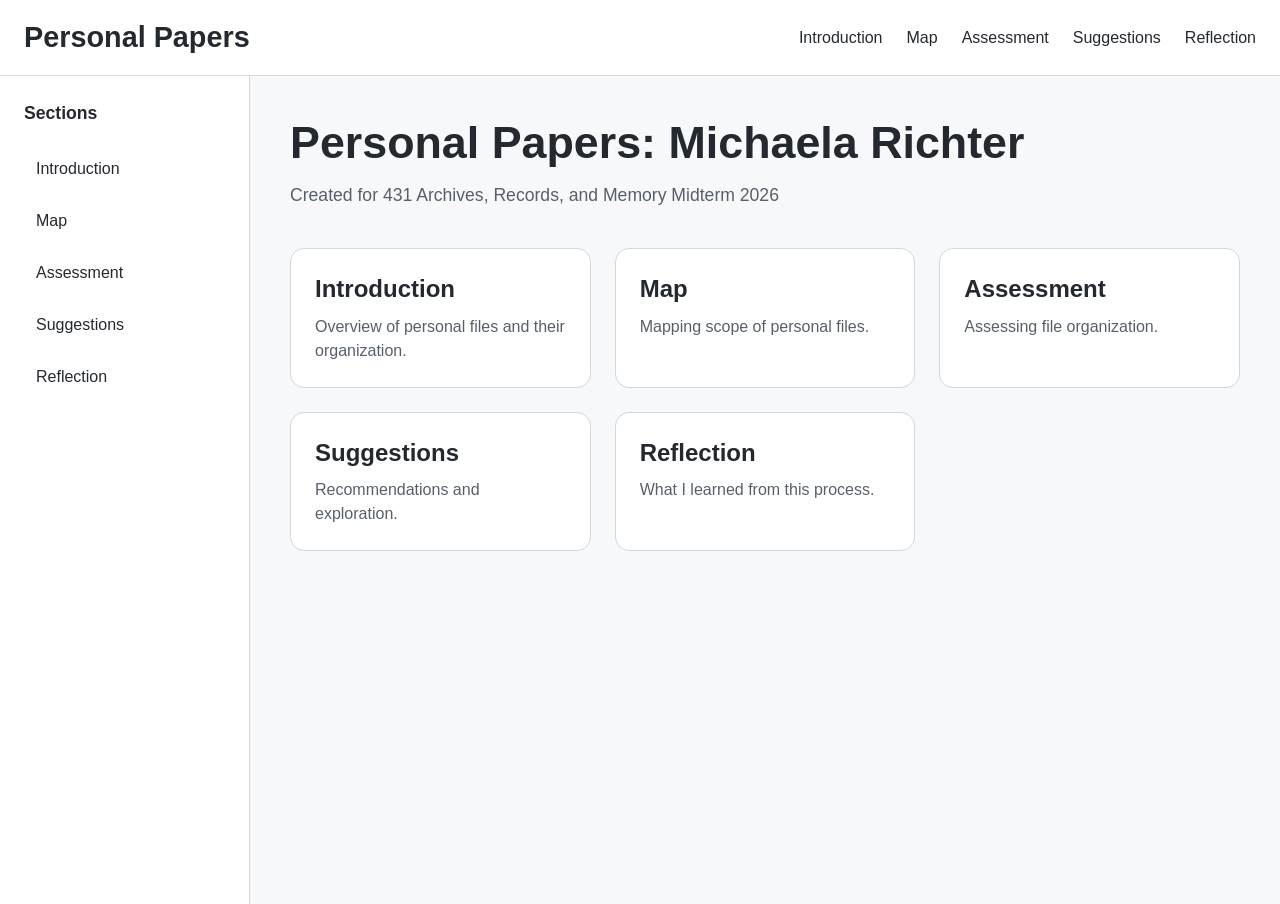
==== commit 31b16d20: "separate pages" ====
--- a/index.html
+++ b/index.html
@@ -1,111 +1,86 @@
 <!DOCTYPE html>
 <html lang="en">
+
 <head>
     <meta charset="UTF-8">
     <meta name="viewport" content="width=device-width, initial-scale=1.0">
     <title>Personal Papers</title>
     <link rel="stylesheet" href="styles.css">
 </head>
+
 <body>
 
-<header>
-    <div class="logo">Personal Papers</div>
+    <header>
+        <div class="logo">Personal Papers</div>
 
-    <nav>
-        <a href="#introduction">Introduction</a>
-        <a href="#map">Map</a>
-        <a href="#assessment">Assessment</a>
-        <a href="#suggestions">Suggestions</a>
-        <a href="#reflection">Reflection</a>
-    </nav>
 
-</header>
+        <nav>
+            <a href="introduction.html">Introduction</a>
+            <a href="map.html">Map</a>
+            <a href="assessment.html">Assessment</a>
+            <a href="suggestions.html">Suggestions</a>
+            <a href="reflection.html">Reflection</a>
+        </nav>
 
-<div class="layout">
 
-    <aside class="sidebar">
-        <h3>Sections</h3>
+    </header>
 
-        <ul>
-            <li><a href="#introduction">Introduction</a></li>
-            <li><a href="#map">Map</a></li>
-            <li><a href="#assessment">Assessment</a></li>
-            <li><a href="#suggestions">Suggestions</a></li>
-            <li><a href="#reflection">Reflection</a></li>
-        </ul>
+    <div class="layout">
 
-    </aside>
+        <aside class="sidebar">
+            <h3>Sections</h3>
 
-    <main class="content">
+            <ul>
+                <li><a href="introduction.html">Introduction</a></li>
+                <li><a href="map.html">Map</a></li>
+                <li><a href="assessment.html">Assessment</a></li>
+                <li><a href="suggestions.html">Suggestions</a></li>
+                <li><a href="reflection.html">Reflection</a></li>
+            </ul>
 
-        <section class="hero">
-            <h1>Personal Papers: Michaela Richter</h1>
-            <p>
-                Created for 431 Archives, Records, and Memory Midterm 2026
-            </p>
-        </section>
+        </aside>
 
-        
-<section class="cards">
-    <a href="#introduction" class="card">
-        <h2>Introduction</h2>
-        <p>Overview of personal files and their organization.</p>
-    </a>
+        <main class="content">
 
-    <a href="#map" class="card">
-        <h2>Map</h2>
-        <p>Mapping scope of personal files.</p>
-    </a>
+            <section class="hero">
+                <h1>Personal Papers: Michaela Richter</h1>
+                <p>
+                    Created for 431 Archives, Records, and Memory Midterm 2026
+                </p>
+            </section>
 
-    <a href="#assessment" class="card">
-        <h2>Assessment</h2>
-        <p>Assessing file organization.</p>
-    </a>
 
-    <a href="#suggestions" class="card">
-        <h2>Suggestions</h2>
-        <p>Recommendations and exploration.</p>
-    </a>
+            <section class="cards">
+                <a href="introduction.html" class="card">
+                    <h2>Introduction</h2>
+                    <p>Overview of personal files and their organization.</p>
+                </a>
 
-    <a href="#reflection" class="card">
-        <h2>Reflection</h2>
-        <p>What I learned from this process.</p>
-    </a>
-</section>  <!-- closes the cards section -->
+                <a href="map.html" class="card">
+                    <h2>Map</h2>
+                    <p>Mapping scope of personal files.</p>
+                </a>
 
-<!-- Introduction Section -->
-<section id="introduction">
-    <h2>Introduction</h2>
-    <p>Overview of personal files and their organization.</p>
-</section>
+                <a href="assessment.html" class="card">
+                    <h2>Assessment</h2>
+                    <p>Assessing file organization.</p>
+                </a>
 
-<!-- Map Section -->
-<section id="map">
-    <h2>Map</h2>
-    <p>Mapping scope of personal files.</p>
-</section>
+                <a href="suggestions.html" class="card">
+                    <h2>Suggestions</h2>
+                    <p>Recommendations and exploration.</p>
+                </a>
 
-<!-- Assessment Section -->
-<section id="assessment">
-    <h2>Assessment</h2>
-    <p>Assessing file organization.</p>
-</section>
+                <a href="reflection.html" class="card">
+                    <h2>Reflection</h2>
+                    <p>What I learned from this process.</p>
+                </a>
+            </section>
 
-<!-- Suggestions Section -->
-<section id="suggestions">
-    <h2>Suggestions</h2>
-    <p>Recommendations and exploration.</p>
-</section>
+        </main>
 
-<!-- Reflection Section -->
-<section id="reflection">
-    <h2>Reflection</h2>
-    <p>What I learned from this process.</p>
-</section>
-
-</main>
-            
-</div>
+    </div>
 
 </body>
+
 </html>
